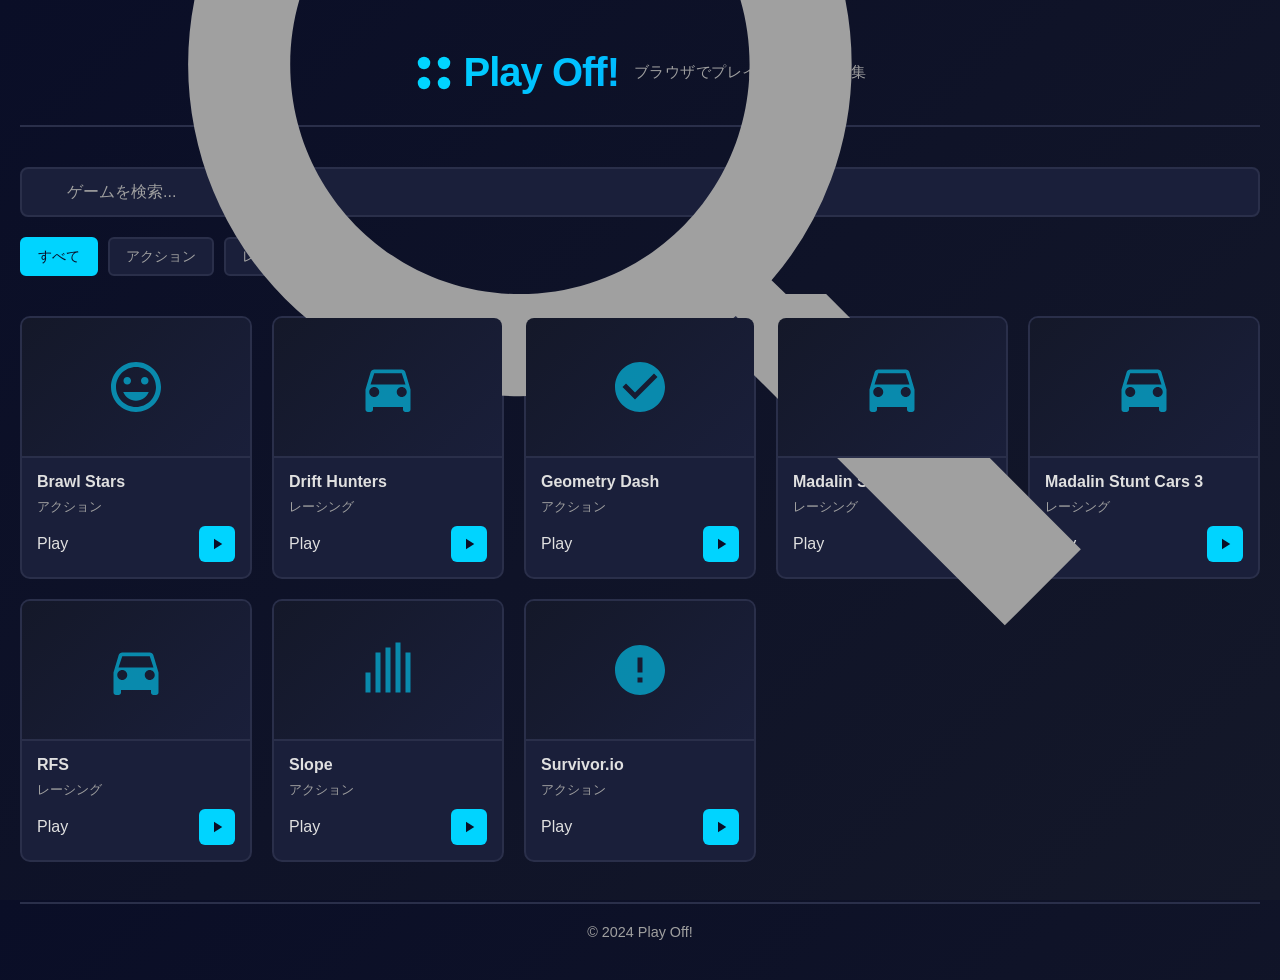
==== index.html @ d3fda771 "Add initial HTML structure for Play Off! game portal" ====
<!DOCTYPE html>
<html lang="ja">
<head>
  <meta charset="UTF-8">
  <meta name="viewport" content="width=device-width, initial-scale=1.0">
  <title>Play Off!</title>
  <meta name="description" content="ブラウザでプレイできるゲームポータル">
  <link rel="stylesheet" href="styles.css">
</head>
<body>
  <div class="container">
    <header class="header">
      <div class="header-content">
        <h1 class="logo">
          <svg class="logo-icon" viewBox="0 0 32 32" aria-hidden="true">
            <circle cx="8" cy="8" r="5" fill="currentColor"></circle>
            <circle cx="24" cy="8" r="5" fill="currentColor"></circle>
            <circle cx="8" cy="24" r="5" fill="currentColor"></circle>
            <circle cx="24" cy="24" r="5" fill="currentColor"></circle>
          </svg>
          Play Off!
        </h1>
        <p class="tagline">ブラウザでプレイできるゲーム集</p>
      </div>
    </header>

    <section class="controls" aria-label="ゲーム検索とフィルター">
      <div class="search-box">
        <svg class="search-icon" viewBox="0 0 24 24" aria-hidden="true">
          <path d="M15.5 14h-.79l-.28-.27A6.471 6.471 0 0 0 16 9.5 6.5 6.5 0 1 0 9.5 16c1.61 0 3.09-.59 4.23-1.57l.27.28v.79l5 4.99L20.49 19l-4.99-5zm-6 0C7.01 14 5 11.99 5 9.5S7.01 5 9.5 5 14 7.01 14 9.5 11.99 14 9.5 14z" fill="currentColor"></path>
        </svg>
        <input type="text" id="searchInput" placeholder="ゲームを検索..." aria-label="ゲーム検索">
      </div>

      <div class="filter-tags" aria-label="ジャンルフィルター">
        <button class="tag active" data-genre="all" type="button">すべて</button>
        <button class="tag" data-genre="action" type="button">アクション</button>
        <button class="tag" data-genre="racing" type="button">レーシング</button>
      </div>
    </section>

    <main class="games-section">
      <div class="games-grid" id="gamesGrid"></div>
      <div class="no-results" id="noResults" style="display:none;">
        <svg viewBox="0 0 64 64" width="48" height="48" aria-hidden="true">
          <circle cx="32" cy="32" r="24" fill="none" stroke="currentColor" stroke-width="2"></circle>
          <path d="M21 32h22M32 21v22" stroke="currentColor" stroke-width="2" stroke-linecap="round"></path>
        </svg>
        <p>ゲームが見つかりません</p>
      </div>
    </main>

    <footer class="footer">
      <p>© 2024 Play Off!</p>
    </footer>
  </div>

  <script src="script.js"></script>
</body>
</html>
---- styles.css ----
* {
    margin: 0;
    padding: 0;
    box-sizing: border-box;
}

html, body {
    width: 100%;
    height: 100%;
}

:root {
    --bg-primary: #0a0e27;
    --bg-secondary: #141829;
    --bg-tertiary: #1a1f3a;
    --text-primary: #e0e0e0;
    --text-secondary: #a0a0a0;
    --accent: #00d4ff;
    --accent-hover: #00e8ff;
    --accent-dark: #0099cc;
    --border-color: #2a2f4a;
    --danger: #ff3d3d;
    --success: #2ecc71;
    --shadow: rgba(0, 0, 0, 0.5);
}

body {
    background: linear-gradient(135deg, var(--bg-primary) 0%, var(--bg-secondary) 100%);
    color: var(--text-primary);
    font-family: -apple-system, BlinkMacSystemFont, 'Segoe UI', Roboto, Oxygen, Ubuntu, Cantarell, sans-serif;
    overflow-x: hidden;
}

.container {
    max-width: 1400px;
    margin: 0 auto;
    padding: 20px;
    min-height: 100vh;
    display: flex;
    flex-direction: column;
}

/* ヘッダー */
.header {
    text-align: center;
    margin-bottom: 40px;
    padding: 30px 0;
    border-bottom: 2px solid var(--border-color);
}

.header-content {
    display: flex;
    align-items: center;
    justify-content: center;
    gap: 15px;
    flex-wrap: wrap;
}

.logo {
    font-size: 2.5rem;
    font-weight: 800;
    background: linear-gradient(135deg, var(--accent) 0%, #00b8ff 100%);
    -webkit-background-clip: text;
    -webkit-text-fill-color: transparent;
    background-clip: text;
    display: flex;
    align-items: center;
    gap: 10px;
    letter-spacing: -1px;
}

.logo-icon {
    color: var(--accent);
    width: 40px;
    height: 40px;
}

.tagline {
    font-size: 0.95rem;
    color: var(--text-secondary);
    font-weight: 300;
    letter-spacing: 0.5px;
}

/* コントロール */
.controls {
    margin-bottom: 40px;
}

.search-box {
    position: relative;
    margin-bottom: 20px;
}

.search-icon {
    position: absolute;
    left: 15px;
    top: 50%;
    transform: translateY(-50%);
    color: var(--text-secondary);
    pointer-events: none;
}

#searchInput {
    width: 100%;
    padding: 14px 15px 14px 45px;
    background: var(--bg-tertiary);
    border: 2px solid var(--border-color);
    border-radius: 8px;
    color: var(--text-primary);
    font-size: 1rem;
    transition: all 0.3s ease;
}

#searchInput:focus {
    outline: none;
    border-color: var(--accent);
    box-shadow: 0 0 20px rgba(0, 212, 255, 0.2);
    background: var(--bg-tertiary);
}

#searchInput::placeholder {
    color: var(--text-secondary);
}

/* フィルタータグ */
.filter-tags {
    display: flex;
    gap: 10px;
    flex-wrap: wrap;
}

.tag {
    padding: 8px 16px;
    background: var(--bg-tertiary);
    border: 2px solid var(--border-color);
    border-radius: 6px;
    color: var(--text-secondary);
    cursor: pointer;
    font-size: 0.9rem;
    font-weight: 500;
    transition: all 0.3s ease;
}

.tag:hover {
    border-color: var(--accent);
    color: var(--accent);
}

.tag.active {
    background: var(--accent);
    border-color: var(--accent);
    color: var(--bg-primary);
}

/* ゲームセクション */
.games-section {
    flex: 1;
    margin-bottom: 40px;
}

.games-grid {
    display: grid;
    grid-template-columns: repeat(auto-fill, minmax(220px, 1fr));
    gap: 20px;
    animation: fadeIn 0.5s ease;
}

@keyframes fadeIn {
    from {
        opacity: 0;
        transform: translateY(10px);
    }
    to {
        opacity: 1;
        transform: translateY(0);
    }
}

/* ゲームカード */
.game-card {
    background: var(--bg-tertiary);
    border: 2px solid var(--border-color);
    border-radius: 10px;
    overflow: hidden;
    cursor: pointer;
    transition: all 0.3s cubic-bezier(0.34, 1.56, 0.64, 1);
    display: flex;
    flex-direction: column;
    height: 100%;
    text-decoration: none;
    color: inherit;
}

.game-card:hover {
    border-color: var(--accent);
    transform: translateY(-8px);
    box-shadow: 0 20px 40px rgba(0, 212, 255, 0.15);
}

.game-thumbnail {
    width: 100%;
    height: 140px;
    background: linear-gradient(135deg, var(--bg-secondary) 0%, var(--bg-tertiary) 100%);
    display: flex;
    align-items: center;
    justify-content: center;
    border-bottom: 2px solid var(--border-color);
    position: relative;
    overflow: hidden;
}

.game-thumbnail svg {
    width: 60px;
    height: 60px;
    color: var(--accent);
    opacity: 0.6;
    transition: all 0.3s ease;
}

.game-card:hover .game-thumbnail svg {
    opacity: 1;
    transform: scale(1.1);
}

.game-info {
    padding: 15px;
    flex: 1;
    display: flex;
    flex-direction: column;
}

.game-title {
    font-size: 1rem;
    font-weight: 600;
    margin-bottom: 8px;
    color: var(--text-primary);
}

.game-genre {
    font-size: 0.8rem;
    color: var(--text-secondary);
    display: inline-block;
    margin-bottom: 10px;
}

.game-footer {
    display: flex;
    align-items: center;
    justify-content: space-between;
    margin-top: auto;
}

.play-button {
    display: inline-flex;
    align-items: center;
    justify-content: center;
    width: 36px;
    height: 36px;
    background: var(--accent);
    border: none;
    border-radius: 6px;
    color: var(--bg-primary);
    cursor: pointer;
    transition: all 0.3s ease;
    flex-shrink: 0;
}

.play-button:hover {
    background: var(--accent-hover);
    transform: scale(1.1);
}

.play-button svg {
    width: 18px;
    height: 18px;
}

/* 検索結果なし */
.no-results {
    display: flex;
    flex-direction: column;
    align-items: center;
    justify-content: center;
    padding: 60px 20px;
    color: var(--text-secondary);
    text-align: center;
}

.no-results svg {
    color: var(--text-secondary);
    margin-bottom: 20px;
    opacity: 0.5;
}

.no-results p {
    font-size: 1.1rem;
}

/* フッター */
.footer {
    text-align: center;
    padding: 20px;
    border-top: 2px solid var(--border-color);
    color: var(--text-secondary);
    font-size: 0.9rem;
}

/* レスポンシブ */
@media (max-width: 768px) {
    .container {
        padding: 15px;
    }

    .logo {
        font-size: 1.8rem;
    }

    .games-grid {
        grid-template-columns: repeat(auto-fill, minmax(160px, 1fr));
        gap: 15px;
    }

    .header {
        margin-bottom: 30px;
        padding: 20px 0;
    }

    .filter-tags {
        gap: 8px;
    }

    .tag {
        padding: 6px 12px;
        font-size: 0.85rem;
    }
}

@media (max-width: 480px) {
    .games-grid {
        grid-template-columns: repeat(auto-fill, minmax(140px, 1fr));
        gap: 12px;
    }

    .game-thumbnail {
        height: 120px;
    }

    .game-thumbnail svg {
        width: 50px;
        height: 50px;
    }

    .logo {
        font-size: 1.5rem;
    }

    .tagline {
        font-size: 0.85rem;
    }
}
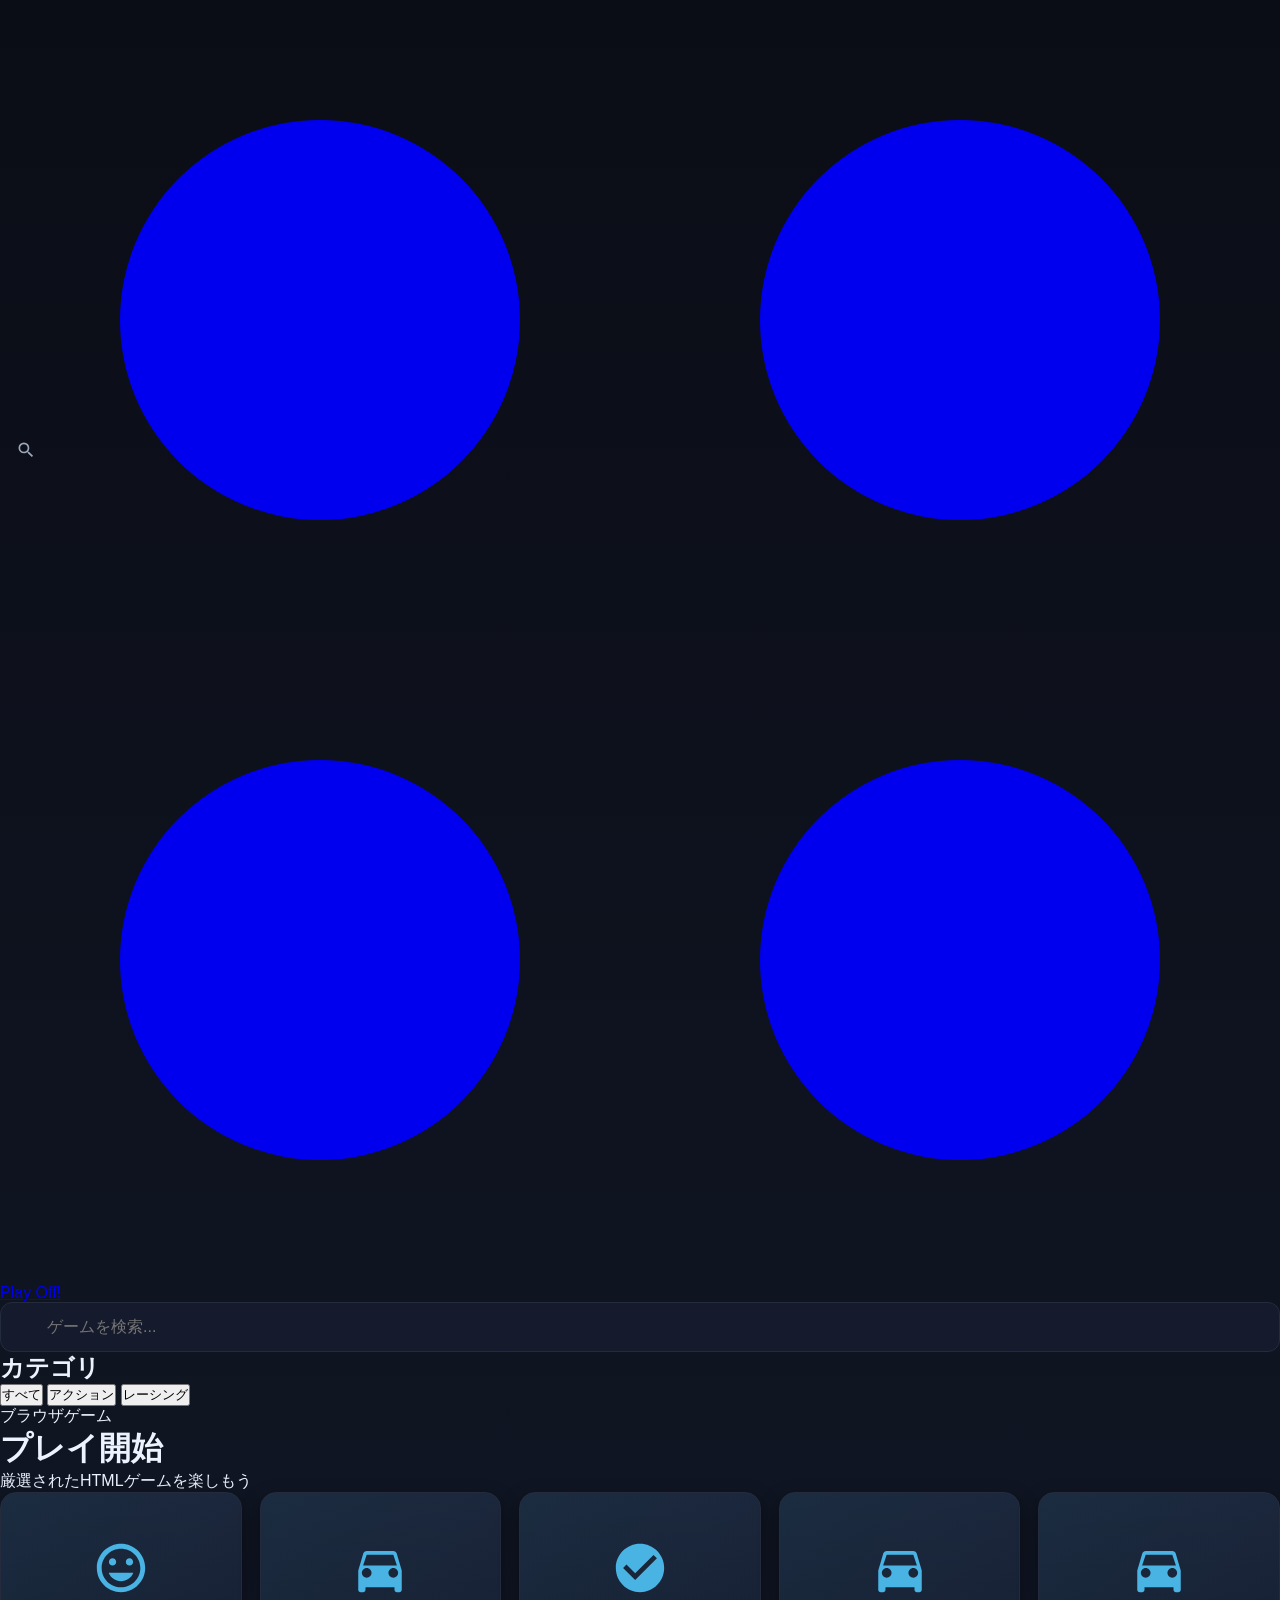
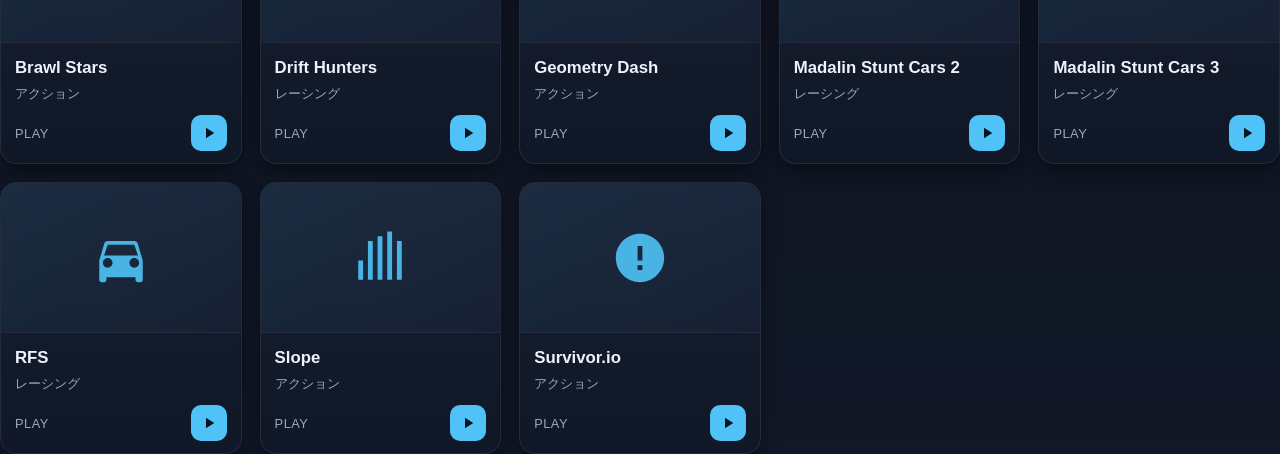
==== commit 70af0b69: "Update HTML structure and content for index.html" ====
--- a/index.html
+++ b/index.html
@@ -1,60 +1,68 @@
 <!DOCTYPE html>
 <html lang="ja">
 <head>
-  <meta charset="UTF-8">
-  <meta name="viewport" content="width=device-width, initial-scale=1.0">
-  <title>Play Off!</title>
-  <meta name="description" content="ブラウザでプレイできるゲームポータル">
-  <link rel="stylesheet" href="styles.css">
+    <meta charset="UTF-8">
+    <meta name="viewport" content="width=device-width, initial-scale=1.0">
+    <title>Play Off! - ゲームポータル</title>
+    <meta name="description" content="ブラウザで遊べるゲームのポータルサイト。">
+    <link rel="stylesheet" href="styles.css">
 </head>
 <body>
-  <div class="container">
-    <header class="header">
-      <div class="header-content">
-        <h1 class="logo">
-          <svg class="logo-icon" viewBox="0 0 32 32" aria-hidden="true">
-            <circle cx="8" cy="8" r="5" fill="currentColor"></circle>
-            <circle cx="24" cy="8" r="5" fill="currentColor"></circle>
-            <circle cx="8" cy="24" r="5" fill="currentColor"></circle>
-            <circle cx="24" cy="24" r="5" fill="currentColor"></circle>
-          </svg>
-          Play Off!
-        </h1>
-        <p class="tagline">ブラウザでプレイできるゲーム集</p>
-      </div>
-    </header>
+    <nav class="topbar">
+        <div class="topbar-container">
+            <a href="/" class="brand">
+                <svg class="brand-icon" viewBox="0 0 32 32" aria-hidden="true">
+                    <circle cx="8" cy="8" r="5" fill="currentColor"></circle>
+                    <circle cx="24" cy="8" r="5" fill="currentColor"></circle>
+                    <circle cx="8" cy="24" r="5" fill="currentColor"></circle>
+                    <circle cx="24" cy="24" r="5" fill="currentColor"></circle>
+                </svg>
+                <span>Play Off!</span>
+            </a>
 
-    <section class="controls" aria-label="ゲーム検索とフィルター">
-      <div class="search-box">
-        <svg class="search-icon" viewBox="0 0 24 24" aria-hidden="true">
-          <path d="M15.5 14h-.79l-.28-.27A6.471 6.471 0 0 0 16 9.5 6.5 6.5 0 1 0 9.5 16c1.61 0 3.09-.59 4.23-1.57l.27.28v.79l5 4.99L20.49 19l-4.99-5zm-6 0C7.01 14 5 11.99 5 9.5S7.01 5 9.5 5 14 7.01 14 9.5 11.99 14 9.5 14z" fill="currentColor"></path>
-        </svg>
-        <input type="text" id="searchInput" placeholder="ゲームを検索..." aria-label="ゲーム検索">
-      </div>
+            <div class="search-wrap">
+                <svg class="search-icon" viewBox="0 0 24 24" aria-hidden="true">
+                    <path d="M15.5 14h-.79l-.28-.27A6.471 6.471 0 0 0 16 9.5 6.5 6.5 0 1 0 9.5 16c1.61 0 3.09-.59 4.23-1.57l.27.28v.79l5 4.99L20.49 19l-4.99-5zm-6 0C7.01 14 5 11.99 5 9.5S7.01 5 9.5 5 14 7.01 14 9.5 11.99 14 9.5 14z" fill="currentColor"></path>
+                </svg>
+                <input type="text" id="searchInput" placeholder="ゲームを検索..." aria-label="ゲーム検索">
+            </div>
+        </div>
+    </nav>
 
-      <div class="filter-tags" aria-label="ジャンルフィルター">
-        <button class="tag active" data-genre="all" type="button">すべて</button>
-        <button class="tag" data-genre="action" type="button">アクション</button>
-        <button class="tag" data-genre="racing" type="button">レーシング</button>
-      </div>
-    </section>
+    <div class="page-shell">
+        <aside class="sidebar">
+            <div class="sidebar-section">
+                <h2 class="sidebar-title">カテゴリ</h2>
+                <div class="category-buttons">
+                    <button class="category-btn active" data-genre="all" type="button">すべて</button>
+                    <button class="category-btn" data-genre="action" type="button">アクション</button>
+                    <button class="category-btn" data-genre="racing" type="button">レーシング</button>
+                </div>
+            </div>
+        </aside>
 
-    <main class="games-section">
-      <div class="games-grid" id="gamesGrid"></div>
-      <div class="no-results" id="noResults" style="display:none;">
-        <svg viewBox="0 0 64 64" width="48" height="48" aria-hidden="true">
-          <circle cx="32" cy="32" r="24" fill="none" stroke="currentColor" stroke-width="2"></circle>
-          <path d="M21 32h22M32 21v22" stroke="currentColor" stroke-width="2" stroke-linecap="round"></path>
-        </svg>
-        <p>ゲームが見つかりません</p>
-      </div>
-    </main>
+        <main class="content">
+            <div class="hero">
+                <div class="hero-content">
+                    <p class="hero-eyebrow">ブラウザゲーム</p>
+                    <h1 class="hero-title">プレイ開始</h1>
+                    <p class="hero-desc">厳選されたHTMLゲームを楽しもう</p>
+                </div>
+            </div>
 
-    <footer class="footer">
-      <p>© 2024 Play Off!</p>
-    </footer>
-  </div>
+            <div class="games-grid" id="gamesGrid"></div>
 
-  <script src="script.js"></script>
+            <div class="no-results" id="noResults" style="display:none;">
+                <svg viewBox="0 0 64 64" width="56" height="56" aria-hidden="true">
+                    <circle cx="32" cy="32" r="24" fill="none" stroke="currentColor" stroke-width="2"></circle>
+                    <path d="M21 32h22M32 21v22" stroke="currentColor" stroke-width="2" stroke-linecap="round"></path>
+                </svg>
+                <h2>検索結果が見つかりません</h2>
+                <p>別のキーワードで試してみてください</p>
+            </div>
+        </main>
+    </div>
+
+    <script src="script.js"></script>
 </body>
 </html>
--- a/styles.css
+++ b/styles.css
@@ -1,361 +1,245 @@
 * {
-    margin: 0;
-    padding: 0;
-    box-sizing: border-box;
+  box-sizing: border-box;
+  margin: 0;
+  padding: 0;
+}
+
+:root {
+  --bg-primary: #0b0d16;
+  --bg-secondary: #111827;
+  --bg-card: #151b2c;
+  --border: #232b3d;
+  --text: #edf2ff;
+  --muted: #9ca7bb;
+  --accent: #4fc3f7;
+  --accent-2: #7c9cff;
+  --shadow: rgba(0, 0, 0, 0.4);
 }
 
 html, body {
-    width: 100%;
-    height: 100%;
-}
-
-:root {
-    --bg-primary: #0a0e27;
-    --bg-secondary: #141829;
-    --bg-tertiary: #1a1f3a;
-    --text-primary: #e0e0e0;
-    --text-secondary: #a0a0a0;
-    --accent: #00d4ff;
-    --accent-hover: #00e8ff;
-    --accent-dark: #0099cc;
-    --border-color: #2a2f4a;
-    --danger: #ff3d3d;
-    --success: #2ecc71;
-    --shadow: rgba(0, 0, 0, 0.5);
+  width: 100%;
+  min-height: 100%;
+  background: linear-gradient(180deg, var(--bg-primary), var(--bg-secondary));
+  color: var(--text);
+  font-family: -apple-system, BlinkMacSystemFont, "Segoe UI", sans-serif;
 }
 
 body {
-    background: linear-gradient(135deg, var(--bg-primary) 0%, var(--bg-secondary) 100%);
-    color: var(--text-primary);
-    font-family: -apple-system, BlinkMacSystemFont, 'Segoe UI', Roboto, Oxygen, Ubuntu, Cantarell, sans-serif;
-    overflow-x: hidden;
+  min-height: 100vh;
 }
 
 .container {
-    max-width: 1400px;
-    margin: 0 auto;
-    padding: 20px;
-    min-height: 100vh;
-    display: flex;
-    flex-direction: column;
-}
-
-/* ヘッダー */
+  max-width: 1280px;
+  margin: 0 auto;
+  padding: 24px 18px 40px;
+}
+
 .header {
-    text-align: center;
-    margin-bottom: 40px;
-    padding: 30px 0;
-    border-bottom: 2px solid var(--border-color);
+  text-align: center;
+  margin-bottom: 28px;
+  padding-bottom: 22px;
+  border-bottom: 1px solid var(--border);
 }
 
 .header-content {
-    display: flex;
-    align-items: center;
-    justify-content: center;
-    gap: 15px;
-    flex-wrap: wrap;
+  display: flex;
+  align-items: center;
+  justify-content: center;
+  gap: 12px;
+  flex-wrap: wrap;
 }
 
 .logo {
-    font-size: 2.5rem;
-    font-weight: 800;
-    background: linear-gradient(135deg, var(--accent) 0%, #00b8ff 100%);
-    -webkit-background-clip: text;
-    -webkit-text-fill-color: transparent;
-    background-clip: text;
-    display: flex;
-    align-items: center;
-    gap: 10px;
-    letter-spacing: -1px;
+  display: flex;
+  align-items: center;
+  gap: 10px;
+  font-size: clamp(2rem, 3vw, 3rem);
+  letter-spacing: -0.06em;
+  font-weight: 800;
+  color: var(--text);
 }
 
 .logo-icon {
-    color: var(--accent);
-    width: 40px;
-    height: 40px;
+  width: 32px;
+  height: 32px;
+  color: var(--accent);
 }
 
 .tagline {
-    font-size: 0.95rem;
-    color: var(--text-secondary);
-    font-weight: 300;
-    letter-spacing: 0.5px;
-}
-
-/* コントロール */
+  color: var(--muted);
+  font-size: 0.95rem;
+}
+
 .controls {
-    margin-bottom: 40px;
+  margin-bottom: 28px;
 }
 
 .search-box {
-    position: relative;
-    margin-bottom: 20px;
+  position: relative;
+  margin-bottom: 16px;
 }
 
 .search-icon {
-    position: absolute;
-    left: 15px;
-    top: 50%;
-    transform: translateY(-50%);
-    color: var(--text-secondary);
-    pointer-events: none;
+  position: absolute;
+  left: 16px;
+  top: 50%;
+  transform: translateY(-50%);
+  width: 20px;
+  height: 20px;
+  color: var(--muted);
 }
 
 #searchInput {
-    width: 100%;
-    padding: 14px 15px 14px 45px;
-    background: var(--bg-tertiary);
-    border: 2px solid var(--border-color);
-    border-radius: 8px;
-    color: var(--text-primary);
-    font-size: 1rem;
-    transition: all 0.3s ease;
+  width: 100%;
+  appearance: none;
+  border: 1px solid var(--border);
+  background: var(--bg-card);
+  color: var(--text);
+  border-radius: 12px;
+  padding: 15px 16px 15px 46px;
+  font-size: 1rem;
+  outline: none;
+  transition: border-color 0.2s ease, box-shadow 0.2s ease;
 }
 
 #searchInput:focus {
-    outline: none;
-    border-color: var(--accent);
-    box-shadow: 0 0 20px rgba(0, 212, 255, 0.2);
-    background: var(--bg-tertiary);
-}
-
-#searchInput::placeholder {
-    color: var(--text-secondary);
-}
-
-/* フィルタータグ */
+  border-color: var(--accent);
+  box-shadow: 0 0 0 3px rgba(79, 195, 247, 0.15);
+}
+
 .filter-tags {
-    display: flex;
-    gap: 10px;
-    flex-wrap: wrap;
+  display: flex;
+  flex-wrap: wrap;
+  gap: 10px;
 }
 
 .tag {
-    padding: 8px 16px;
-    background: var(--bg-tertiary);
-    border: 2px solid var(--border-color);
-    border-radius: 6px;
-    color: var(--text-secondary);
-    cursor: pointer;
-    font-size: 0.9rem;
-    font-weight: 500;
-    transition: all 0.3s ease;
-}
-
+  border: 1px solid var(--border);
+  background: transparent;
+  color: var(--muted);
+  border-radius: 999px;
+  padding: 9px 16px;
+  font-size: 0.9rem;
+  cursor: pointer;
+  transition: all 0.2s ease;
+}
+
+.tag.active,
 .tag:hover {
-    border-color: var(--accent);
-    color: var(--accent);
-}
-
-.tag.active {
-    background: var(--accent);
-    border-color: var(--accent);
-    color: var(--bg-primary);
-}
-
-/* ゲームセクション */
-.games-section {
-    flex: 1;
-    margin-bottom: 40px;
+  background: var(--accent);
+  color: #06131d;
+  border-color: var(--accent);
 }
 
 .games-grid {
-    display: grid;
-    grid-template-columns: repeat(auto-fill, minmax(220px, 1fr));
-    gap: 20px;
-    animation: fadeIn 0.5s ease;
-}
-
-@keyframes fadeIn {
-    from {
-        opacity: 0;
-        transform: translateY(10px);
-    }
-    to {
-        opacity: 1;
-        transform: translateY(0);
-    }
-}
-
-/* ゲームカード */
+  display: grid;
+  grid-template-columns: repeat(auto-fit, minmax(210px, 1fr));
+  gap: 18px;
+}
+
 .game-card {
-    background: var(--bg-tertiary);
-    border: 2px solid var(--border-color);
-    border-radius: 10px;
-    overflow: hidden;
-    cursor: pointer;
-    transition: all 0.3s cubic-bezier(0.34, 1.56, 0.64, 1);
-    display: flex;
-    flex-direction: column;
-    height: 100%;
-    text-decoration: none;
-    color: inherit;
+  display: block;
+  background: linear-gradient(180deg, #171f31, #101827);
+  border: 1px solid var(--border);
+  border-radius: 16px;
+  overflow: hidden;
+  text-decoration: none;
+  color: inherit;
+  transition: transform 0.2s ease, border-color 0.2s ease, box-shadow 0.2s ease;
+  box-shadow: 0 8px 20px var(--shadow);
 }
 
 .game-card:hover {
-    border-color: var(--accent);
-    transform: translateY(-8px);
-    box-shadow: 0 20px 40px rgba(0, 212, 255, 0.15);
+  transform: translateY(-4px);
+  border-color: var(--accent);
+  box-shadow: 0 12px 24px rgba(79, 195, 247, 0.12);
 }
 
 .game-thumbnail {
-    width: 100%;
-    height: 140px;
-    background: linear-gradient(135deg, var(--bg-secondary) 0%, var(--bg-tertiary) 100%);
-    display: flex;
-    align-items: center;
-    justify-content: center;
-    border-bottom: 2px solid var(--border-color);
-    position: relative;
-    overflow: hidden;
+  height: 150px;
+  display: flex;
+  align-items: center;
+  justify-content: center;
+  border-bottom: 1px solid var(--border);
+  background: linear-gradient(135deg, rgba(79,195,247,0.08), rgba(124,156,255,0.04));
 }
 
 .game-thumbnail svg {
-    width: 60px;
-    height: 60px;
-    color: var(--accent);
-    opacity: 0.6;
-    transition: all 0.3s ease;
-}
-
-.game-card:hover .game-thumbnail svg {
-    opacity: 1;
-    transform: scale(1.1);
+  width: 58px;
+  height: 58px;
+  color: var(--accent);
+  opacity: 0.9;
 }
 
 .game-info {
-    padding: 15px;
-    flex: 1;
-    display: flex;
-    flex-direction: column;
+  padding: 15px 14px 12px;
 }
 
 .game-title {
-    font-size: 1rem;
-    font-weight: 600;
-    margin-bottom: 8px;
-    color: var(--text-primary);
+  font-size: 1.05rem;
+  font-weight: 700;
+  margin-bottom: 6px;
 }
 
 .game-genre {
-    font-size: 0.8rem;
-    color: var(--text-secondary);
-    display: inline-block;
-    margin-bottom: 10px;
+  display: inline-block;
+  color: var(--muted);
+  font-size: 0.82rem;
+  margin-bottom: 12px;
 }
 
 .game-footer {
-    display: flex;
-    align-items: center;
-    justify-content: space-between;
-    margin-top: auto;
+  display: flex;
+  align-items: center;
+  justify-content: space-between;
+}
+
+.game-meta {
+  color: var(--muted);
+  font-size: 0.8rem;
+  letter-spacing: 0.04em;
+  text-transform: uppercase;
 }
 
 .play-button {
-    display: inline-flex;
-    align-items: center;
-    justify-content: center;
-    width: 36px;
-    height: 36px;
-    background: var(--accent);
-    border: none;
-    border-radius: 6px;
-    color: var(--bg-primary);
-    cursor: pointer;
-    transition: all 0.3s ease;
-    flex-shrink: 0;
-}
-
-.play-button:hover {
-    background: var(--accent-hover);
-    transform: scale(1.1);
+  width: 36px;
+  height: 36px;
+  border: none;
+  border-radius: 10px;
+  background: var(--accent);
+  color: #04131d;
+  display: inline-flex;
+  align-items: center;
+  justify-content: center;
+  cursor: pointer;
 }
 
 .play-button svg {
-    width: 18px;
-    height: 18px;
-}
-
-/* 検索結果なし */
+  width: 18px;
+  height: 18px;
+}
+
 .no-results {
-    display: flex;
-    flex-direction: column;
-    align-items: center;
-    justify-content: center;
-    padding: 60px 20px;
-    color: var(--text-secondary);
-    text-align: center;
-}
-
-.no-results svg {
-    color: var(--text-secondary);
-    margin-bottom: 20px;
-    opacity: 0.5;
-}
-
-.no-results p {
-    font-size: 1.1rem;
-}
-
-/* フッター */
+  display: flex;
+  flex-direction: column;
+  align-items: center;
+  justify-content: center;
+  gap: 12px;
+  padding: 40px 0;
+  color: var(--muted);
+}
+
 .footer {
-    text-align: center;
-    padding: 20px;
-    border-top: 2px solid var(--border-color);
-    color: var(--text-secondary);
-    font-size: 0.9rem;
-}
-
-/* レスポンシブ */
-@media (max-width: 768px) {
-    .container {
-        padding: 15px;
-    }
-
-    .logo {
-        font-size: 1.8rem;
-    }
-
-    .games-grid {
-        grid-template-columns: repeat(auto-fill, minmax(160px, 1fr));
-        gap: 15px;
-    }
-
-    .header {
-        margin-bottom: 30px;
-        padding: 20px 0;
-    }
-
-    .filter-tags {
-        gap: 8px;
-    }
-
-    .tag {
-        padding: 6px 12px;
-        font-size: 0.85rem;
-    }
-}
-
-@media (max-width: 480px) {
-    .games-grid {
-        grid-template-columns: repeat(auto-fill, minmax(140px, 1fr));
-        gap: 12px;
-    }
-
-    .game-thumbnail {
-        height: 120px;
-    }
-
-    .game-thumbnail svg {
-        width: 50px;
-        height: 50px;
-    }
-
-    .logo {
-        font-size: 1.5rem;
-    }
-
-    .tagline {
-        font-size: 0.85rem;
-    }
-}+  padding-top: 28px;
+  border-top: 1px solid var(--border);
+  text-align: center;
+  color: var(--muted);
+  font-size: 0.85rem;
+  margin-top: 32px;
+}
+
+@media (max-width: 640px) {
+  .games-grid {
+    grid-template-columns: repeat(auto-fit, minmax(160px, 1fr));
+  }
+}
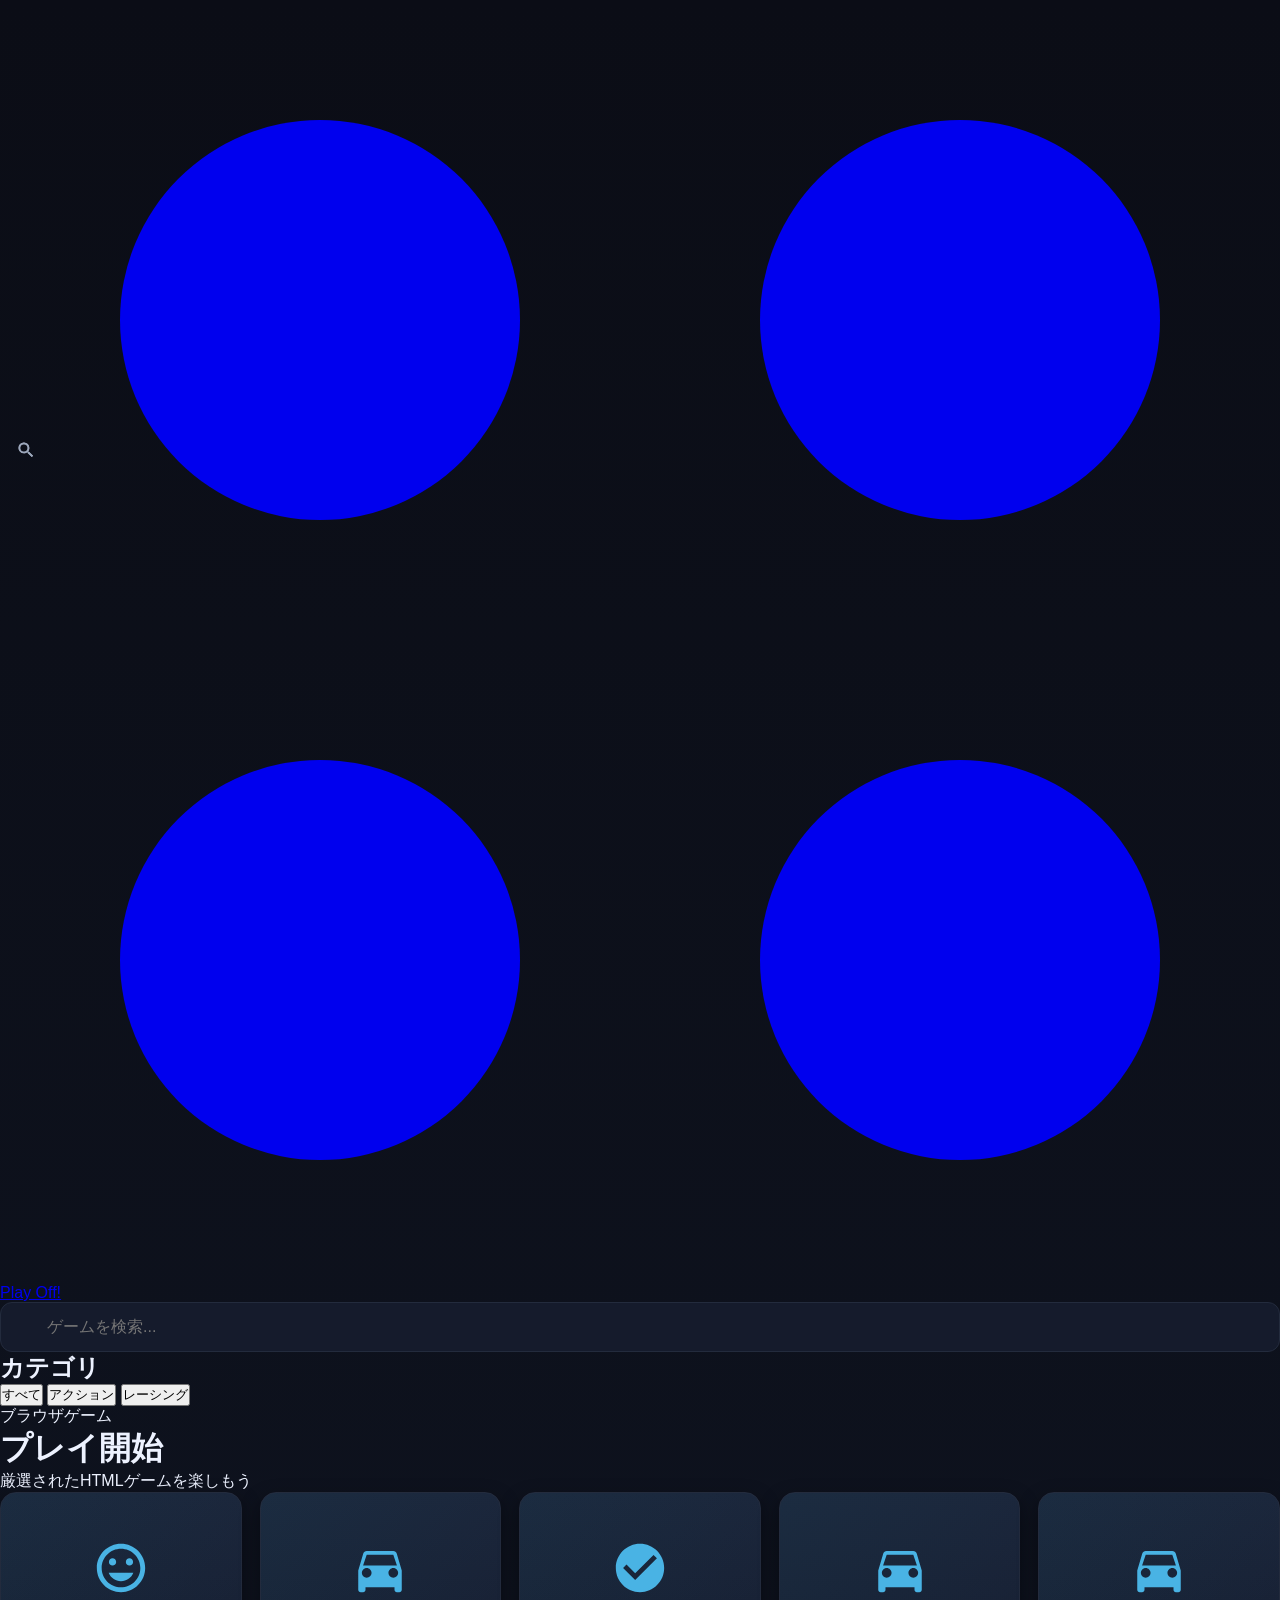
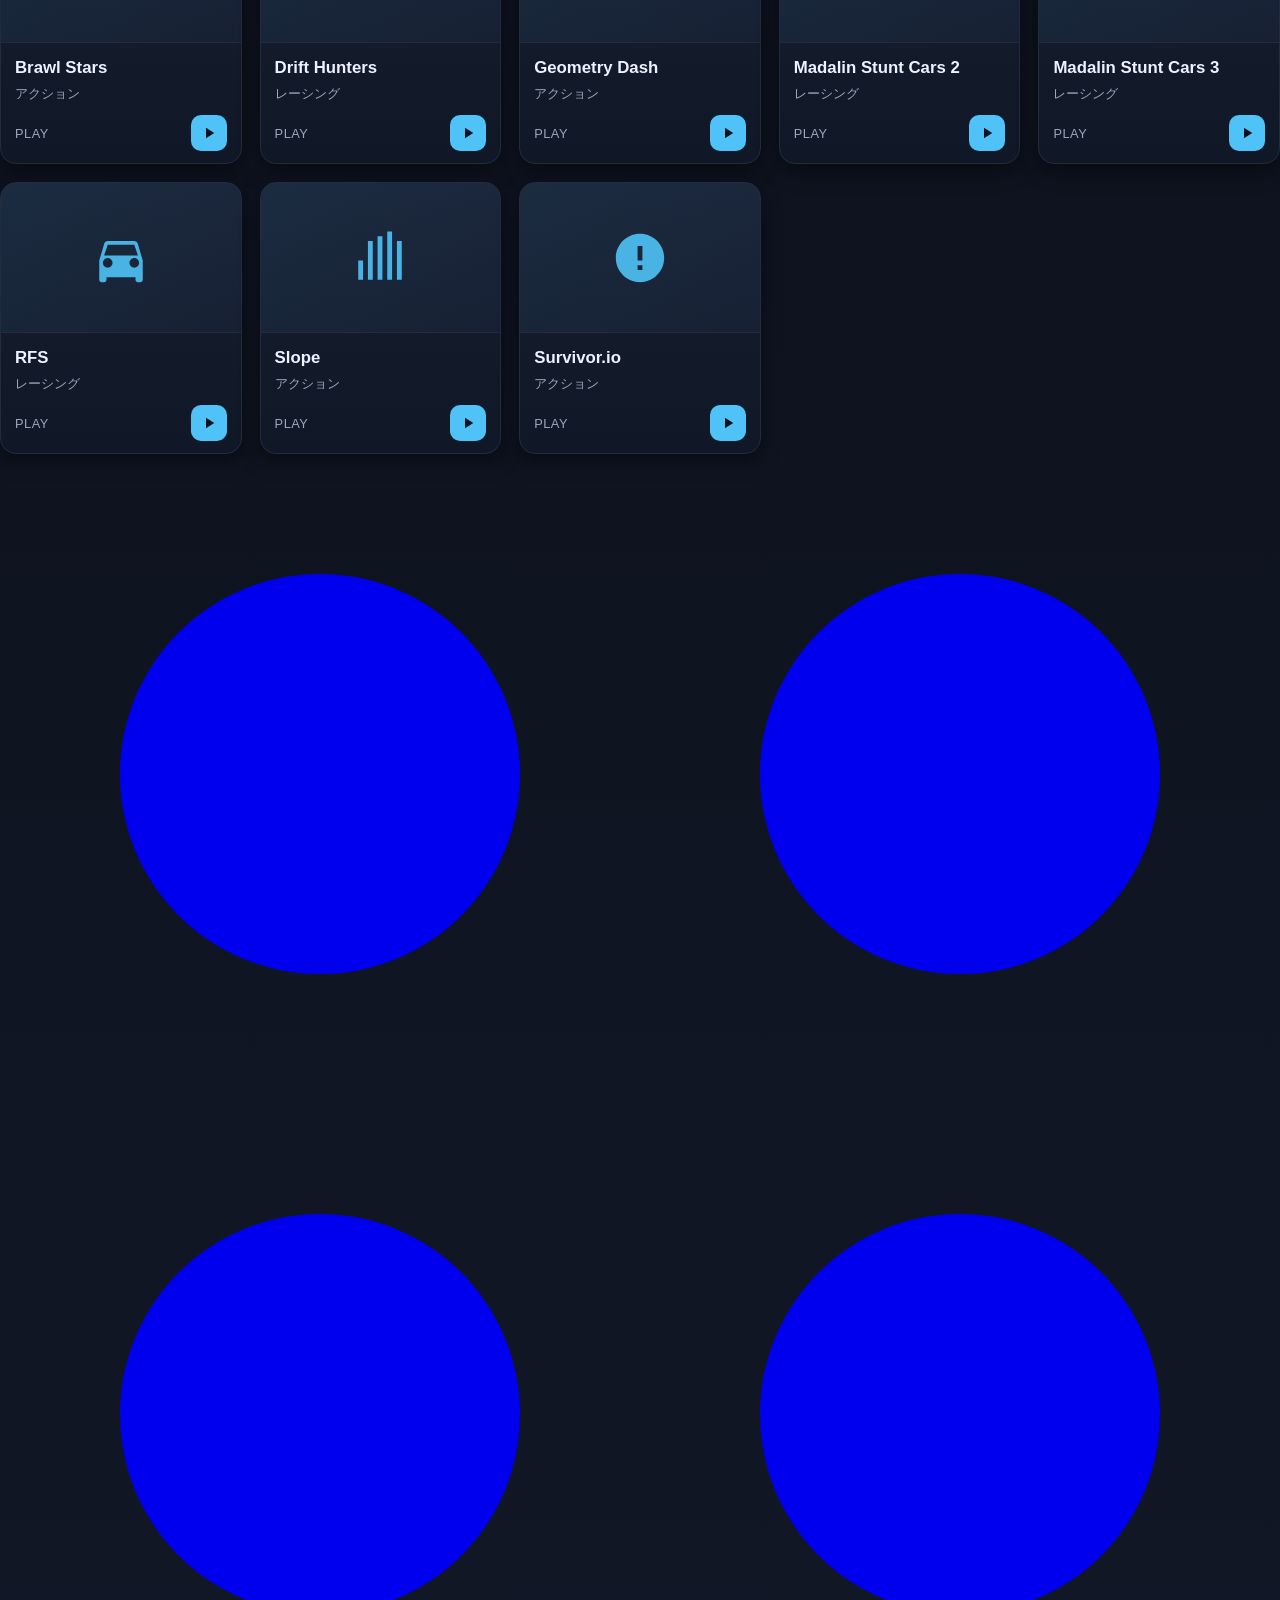
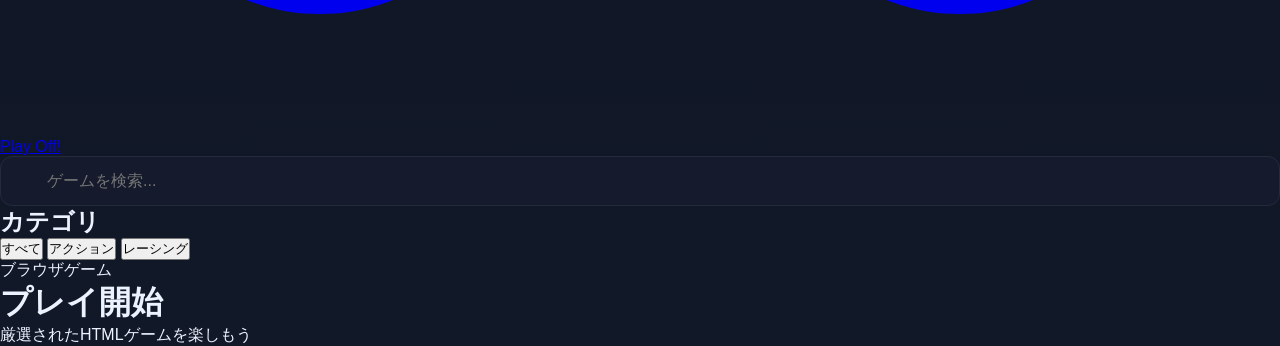
==== commit dc68fb0b: "Update index.html" ====
--- a/index.html
+++ b/index.html
@@ -65,4 +65,71 @@
 
     <script src="script.js"></script>
 </body>
+</html><!DOCTYPE html>
+<html lang="ja">
+<head>
+    <meta charset="UTF-8">
+    <meta name="viewport" content="width=device-width, initial-scale=1.0">
+    <title>Play Off! - ゲームポータル</title>
+    <meta name="description" content="ブラウザで遊べるゲームのポータルサイト。">
+    <link rel="stylesheet" href="styles.css">
+</head>
+<body>
+    <nav class="topbar">
+        <div class="topbar-container">
+            <a href="/" class="brand">
+                <svg class="brand-icon" viewBox="0 0 32 32" aria-hidden="true">
+                    <circle cx="8" cy="8" r="5" fill="currentColor"></circle>
+                    <circle cx="24" cy="8" r="5" fill="currentColor"></circle>
+                    <circle cx="8" cy="24" r="5" fill="currentColor"></circle>
+                    <circle cx="24" cy="24" r="5" fill="currentColor"></circle>
+                </svg>
+                <span>Play Off!</span>
+            </a>
+
+            <div class="search-wrap">
+                <svg class="search-icon" viewBox="0 0 24 24" aria-hidden="true">
+                    <path d="M15.5 14h-.79l-.28-.27A6.471 6.471 0 0 0 16 9.5 6.5 6.5 0 1 0 9.5 16c1.61 0 3.09-.59 4.23-1.57l.27.28v.79l5 4.99L20.49 19l-4.99-5zm-6 0C7.01 14 5 11.99 5 9.5S7.01 5 9.5 5 14 7.01 14 9.5 11.99 14 9.5 14z" fill="currentColor"></path>
+                </svg>
+                <input type="text" id="searchInput" placeholder="ゲームを検索..." aria-label="ゲーム検索">
+            </div>
+        </div>
+    </nav>
+
+    <div class="page-shell">
+        <aside class="sidebar">
+            <div class="sidebar-section">
+                <h2 class="sidebar-title">カテゴリ</h2>
+                <div class="category-buttons">
+                    <button class="category-btn active" data-genre="all" type="button">すべて</button>
+                    <button class="category-btn" data-genre="action" type="button">アクション</button>
+                    <button class="category-btn" data-genre="racing" type="button">レーシング</button>
+                </div>
+            </div>
+        </aside>
+
+        <main class="content">
+            <div class="hero">
+                <div class="hero-content">
+                    <p class="hero-eyebrow">ブラウザゲーム</p>
+                    <h1 class="hero-title">プレイ開始</h1>
+                    <p class="hero-desc">厳選されたHTMLゲームを楽しもう</p>
+                </div>
+            </div>
+
+            <div class="games-grid" id="gamesGrid"></div>
+
+            <div class="no-results" id="noResults" style="display:none;">
+                <svg viewBox="0 0 64 64" width="56" height="56" aria-hidden="true">
+                    <circle cx="32" cy="32" r="24" fill="none" stroke="currentColor" stroke-width="2"></circle>
+                    <path d="M21 32h22M32 21v22" stroke="currentColor" stroke-width="2" stroke-linecap="round"></path>
+                </svg>
+                <h2>検索結果が見つかりません</h2>
+                <p>別のキーワードで試してみてください</p>
+            </div>
+        </main>
+    </div>
+
+    <script src="script.js"></script>
+</body>
 </html>
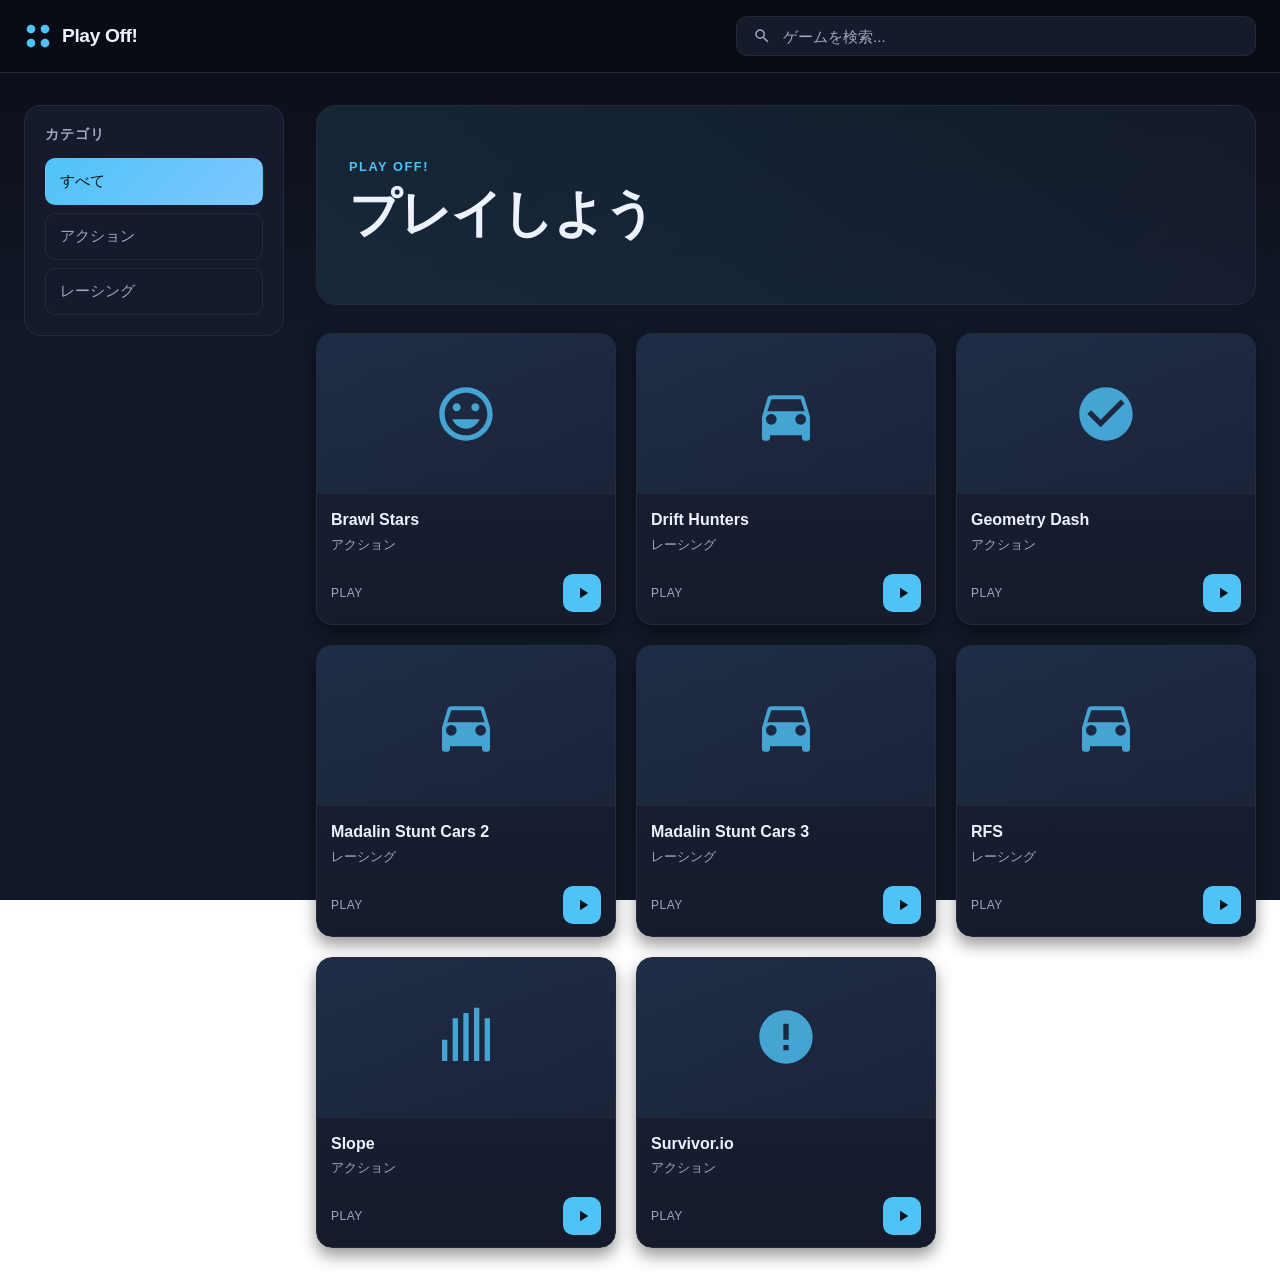
==== commit 11a64749: "Update index.html" ====
--- a/index.html
+++ b/index.html
@@ -1,135 +1,68 @@
 <!DOCTYPE html>
 <html lang="ja">
 <head>
-    <meta charset="UTF-8">
-    <meta name="viewport" content="width=device-width, initial-scale=1.0">
-    <title>Play Off! - ゲームポータル</title>
-    <meta name="description" content="ブラウザで遊べるゲームのポータルサイト。">
-    <link rel="stylesheet" href="styles.css">
+  <meta charset="UTF-8">
+  <meta name="viewport" content="width=device-width, initial-scale=1.0">
+  <title>Play Off!</title>
+  <meta name="description" content="ブラウザで遊べるゲームポータル">
+  <link rel="stylesheet" href="styles.css">
 </head>
 <body>
-    <nav class="topbar">
-        <div class="topbar-container">
-            <a href="/" class="brand">
-                <svg class="brand-icon" viewBox="0 0 32 32" aria-hidden="true">
-                    <circle cx="8" cy="8" r="5" fill="currentColor"></circle>
-                    <circle cx="24" cy="8" r="5" fill="currentColor"></circle>
-                    <circle cx="8" cy="24" r="5" fill="currentColor"></circle>
-                    <circle cx="24" cy="24" r="5" fill="currentColor"></circle>
-                </svg>
-                <span>Play Off!</span>
-            </a>
+  <nav class="topbar">
+    <div class="topbar-container">
+      <a href="/" class="brand">
+        <svg class="brand-icon" viewBox="0 0 32 32" aria-hidden="true">
+          <circle cx="8" cy="8" r="5" fill="currentColor"></circle>
+          <circle cx="24" cy="8" r="5" fill="currentColor"></circle>
+          <circle cx="8" cy="24" r="5" fill="currentColor"></circle>
+          <circle cx="24" cy="24" r="5" fill="currentColor"></circle>
+        </svg>
+        <span>Play Off!</span>
+      </a>
 
-            <div class="search-wrap">
-                <svg class="search-icon" viewBox="0 0 24 24" aria-hidden="true">
-                    <path d="M15.5 14h-.79l-.28-.27A6.471 6.471 0 0 0 16 9.5 6.5 6.5 0 1 0 9.5 16c1.61 0 3.09-.59 4.23-1.57l.27.28v.79l5 4.99L20.49 19l-4.99-5zm-6 0C7.01 14 5 11.99 5 9.5S7.01 5 9.5 5 14 7.01 14 9.5 11.99 14 9.5 14z" fill="currentColor"></path>
-                </svg>
-                <input type="text" id="searchInput" placeholder="ゲームを検索..." aria-label="ゲーム検索">
-            </div>
+      <div class="search-wrap">
+        <svg class="search-icon" viewBox="0 0 24 24" aria-hidden="true">
+          <path d="M15.5 14h-.79l-.28-.27A6.471 6.471 0 0 0 16 9.5 6.5 6.5 0 1 0 9.5 16c1.61 0 3.09-.59 4.23-1.57l.27.28v.79l5 4.99L20.49 19l-4.99-5zm-6 0C7.01 14 5 11.99 5 9.5S7.01 5 9.5 5 14 7.01 14 9.5 11.99 14 9.5 14z" fill="currentColor"></path>
+        </svg>
+        <input type="text" id="searchInput" placeholder="ゲームを検索..." aria-label="ゲーム検索">
+      </div>
+    </div>
+  </nav>
+
+  <div class="page-shell">
+    <aside class="sidebar">
+      <div class="sidebar-section">
+        <h2 class="sidebar-title">カテゴリ</h2>
+        <div class="category-buttons">
+          <button class="category-btn active" data-genre="all" type="button">すべて</button>
+          <button class="category-btn" data-genre="action" type="button">アクション</button>
+          <button class="category-btn" data-genre="racing" type="button">レーシング</button>
         </div>
-    </nav>
+      </div>
+    </aside>
 
-    <div class="page-shell">
-        <aside class="sidebar">
-            <div class="sidebar-section">
-                <h2 class="sidebar-title">カテゴリ</h2>
-                <div class="category-buttons">
-                    <button class="category-btn active" data-genre="all" type="button">すべて</button>
-                    <button class="category-btn" data-genre="action" type="button">アクション</button>
-                    <button class="category-btn" data-genre="racing" type="button">レーシング</button>
-                </div>
-            </div>
-        </aside>
+    <main class="content">
+      <div class="hero">
+        <div class="hero-content">
+          <p class="hero-eyebrow">Play Off!</p>
+          <h1 class="hero-title">プレイしよう</h1>
+          <p class="hero-desc"></p>
+        </div>
+      </div>
 
-        <main class="content">
-            <div class="hero">
-                <div class="hero-content">
-                    <p class="hero-eyebrow">ブラウザゲーム</p>
-                    <h1 class="hero-title">プレイ開始</h1>
-                    <p class="hero-desc">厳選されたHTMLゲームを楽しもう</p>
-                </div>
-            </div>
+      <div class="games-grid" id="gamesGrid"></div>
 
-            <div class="games-grid" id="gamesGrid"></div>
+      <div class="no-results" id="noResults" style="display:none;">
+        <svg viewBox="0 0 64 64" width="56" height="56" aria-hidden="true">
+          <circle cx="32" cy="32" r="24" fill="none" stroke="currentColor" stroke-width="2"></circle>
+          <path d="M21 32h22M32 21v22" stroke="currentColor" stroke-width="2" stroke-linecap="round"></path>
+        </svg>
+        <h2>検索結果が見つかりません</h2>
+        <p>別のキーワードで試してみてください</p>
+      </div>
+    </main>
+  </div>
 
-            <div class="no-results" id="noResults" style="display:none;">
-                <svg viewBox="0 0 64 64" width="56" height="56" aria-hidden="true">
-                    <circle cx="32" cy="32" r="24" fill="none" stroke="currentColor" stroke-width="2"></circle>
-                    <path d="M21 32h22M32 21v22" stroke="currentColor" stroke-width="2" stroke-linecap="round"></path>
-                </svg>
-                <h2>検索結果が見つかりません</h2>
-                <p>別のキーワードで試してみてください</p>
-            </div>
-        </main>
-    </div>
-
-    <script src="script.js"></script>
-</body>
-</html><!DOCTYPE html>
-<html lang="ja">
-<head>
-    <meta charset="UTF-8">
-    <meta name="viewport" content="width=device-width, initial-scale=1.0">
-    <title>Play Off! - ゲームポータル</title>
-    <meta name="description" content="ブラウザで遊べるゲームのポータルサイト。">
-    <link rel="stylesheet" href="styles.css">
-</head>
-<body>
-    <nav class="topbar">
-        <div class="topbar-container">
-            <a href="/" class="brand">
-                <svg class="brand-icon" viewBox="0 0 32 32" aria-hidden="true">
-                    <circle cx="8" cy="8" r="5" fill="currentColor"></circle>
-                    <circle cx="24" cy="8" r="5" fill="currentColor"></circle>
-                    <circle cx="8" cy="24" r="5" fill="currentColor"></circle>
-                    <circle cx="24" cy="24" r="5" fill="currentColor"></circle>
-                </svg>
-                <span>Play Off!</span>
-            </a>
-
-            <div class="search-wrap">
-                <svg class="search-icon" viewBox="0 0 24 24" aria-hidden="true">
-                    <path d="M15.5 14h-.79l-.28-.27A6.471 6.471 0 0 0 16 9.5 6.5 6.5 0 1 0 9.5 16c1.61 0 3.09-.59 4.23-1.57l.27.28v.79l5 4.99L20.49 19l-4.99-5zm-6 0C7.01 14 5 11.99 5 9.5S7.01 5 9.5 5 14 7.01 14 9.5 11.99 14 9.5 14z" fill="currentColor"></path>
-                </svg>
-                <input type="text" id="searchInput" placeholder="ゲームを検索..." aria-label="ゲーム検索">
-            </div>
-        </div>
-    </nav>
-
-    <div class="page-shell">
-        <aside class="sidebar">
-            <div class="sidebar-section">
-                <h2 class="sidebar-title">カテゴリ</h2>
-                <div class="category-buttons">
-                    <button class="category-btn active" data-genre="all" type="button">すべて</button>
-                    <button class="category-btn" data-genre="action" type="button">アクション</button>
-                    <button class="category-btn" data-genre="racing" type="button">レーシング</button>
-                </div>
-            </div>
-        </aside>
-
-        <main class="content">
-            <div class="hero">
-                <div class="hero-content">
-                    <p class="hero-eyebrow">ブラウザゲーム</p>
-                    <h1 class="hero-title">プレイ開始</h1>
-                    <p class="hero-desc">厳選されたHTMLゲームを楽しもう</p>
-                </div>
-            </div>
-
-            <div class="games-grid" id="gamesGrid"></div>
-
-            <div class="no-results" id="noResults" style="display:none;">
-                <svg viewBox="0 0 64 64" width="56" height="56" aria-hidden="true">
-                    <circle cx="32" cy="32" r="24" fill="none" stroke="currentColor" stroke-width="2"></circle>
-                    <path d="M21 32h22M32 21v22" stroke="currentColor" stroke-width="2" stroke-linecap="round"></path>
-                </svg>
-                <h2>検索結果が見つかりません</h2>
-                <p>別のキーワードで試してみてください</p>
-            </div>
-        </main>
-    </div>
-
-    <script src="script.js"></script>
+  <script src="script.js"></script>
 </body>
 </html>
--- a/styles.css
+++ b/styles.css
@@ -1,190 +1,319 @@
+:root {
+  --bg-primary: #0b0d16;
+  --bg-secondary: #111827;
+  --bg-panel: #151b2c;
+  --bg-panel-hover: #1a2137;
+  --border: #232b3d;
+  --text-primary: #edf2ff;
+  --text-secondary: #a0aac2;
+  --accent: #4fc3f7;
+  --accent-light: #7fc7ff;
+  --accent-dark: #0099cc;
+  --shadow-lg: rgba(0, 0, 0, 0.4);
+}
+
 * {
   box-sizing: border-box;
   margin: 0;
   padding: 0;
 }
 
-:root {
-  --bg-primary: #0b0d16;
-  --bg-secondary: #111827;
-  --bg-card: #151b2c;
-  --border: #232b3d;
-  --text: #edf2ff;
-  --muted: #9ca7bb;
-  --accent: #4fc3f7;
-  --accent-2: #7c9cff;
-  --shadow: rgba(0, 0, 0, 0.4);
-}
-
-html, body {
+html {
+  height: 100%;
+}
+
+body {
   width: 100%;
-  min-height: 100%;
-  background: linear-gradient(180deg, var(--bg-primary), var(--bg-secondary));
-  color: var(--text);
-  font-family: -apple-system, BlinkMacSystemFont, "Segoe UI", sans-serif;
-}
-
-body {
   min-height: 100vh;
-}
-
-.container {
-  max-width: 1280px;
+  background: linear-gradient(180deg, var(--bg-primary) 0%, var(--bg-secondary) 40%);
+  background-attachment: fixed;
+  color: var(--text-primary);
+  font-family: -apple-system, BlinkMacSystemFont, 'Segoe UI', Roboto, sans-serif;
+  overflow-x: hidden;
+  position: relative;
+}
+
+body::before {
+  content: '';
+  position: fixed;
+  top: 0;
+  left: 0;
+  right: 0;
+  bottom: 0;
+  background: linear-gradient(180deg, var(--bg-primary) 0%, var(--bg-secondary) 40%);
+  z-index: -1;
+  pointer-events: none;
+}
+
+.topbar {
+  position: sticky;
+  top: 0;
+  z-index: 100;
+  display: flex;
+  align-items: center;
+  padding: 16px 24px;
+  border-bottom: 1px solid var(--border);
+  background: rgba(11, 13, 22, 0.95);
+  backdrop-filter: blur(10px);
+}
+
+.topbar-container {
+  display: flex;
+  align-items: center;
+  justify-content: space-between;
+  width: 100%;
+  max-width: 1600px;
   margin: 0 auto;
-  padding: 24px 18px 40px;
-}
-
-.header {
-  text-align: center;
-  margin-bottom: 28px;
-  padding-bottom: 22px;
-  border-bottom: 1px solid var(--border);
-}
-
-.header-content {
-  display: flex;
-  align-items: center;
-  justify-content: center;
+  gap: 24px;
+}
+
+.brand {
+  display: flex;
+  align-items: center;
+  gap: 10px;
+  text-decoration: none;
+  color: var(--text-primary);
+  font-weight: 700;
+  font-size: 1.2rem;
+  letter-spacing: -0.02em;
+  transition: opacity 0.2s ease;
+  flex-shrink: 0;
+}
+
+.brand:hover {
+  opacity: 0.8;
+}
+
+.brand-icon {
+  width: 28px;
+  height: 28px;
+  color: var(--accent);
+  flex-shrink: 0;
+}
+
+.search-wrap {
+  display: flex;
+  align-items: center;
   gap: 12px;
-  flex-wrap: wrap;
-}
-
-.logo {
-  display: flex;
-  align-items: center;
-  gap: 10px;
-  font-size: clamp(2rem, 3vw, 3rem);
-  letter-spacing: -0.06em;
-  font-weight: 800;
-  color: var(--text);
-}
-
-.logo-icon {
-  width: 32px;
-  height: 32px;
-  color: var(--accent);
-}
-
-.tagline {
-  color: var(--muted);
+  flex: 1;
+  max-width: 520px;
+  padding: 10px 16px;
+  background: var(--bg-panel);
+  border: 1px solid var(--border);
+  border-radius: 12px;
+  transition: border-color 0.2s ease;
+}
+
+.search-wrap:focus-within {
+  border-color: var(--accent);
+  box-shadow: 0 0 0 3px rgba(79, 195, 247, 0.1);
+}
+
+.search-icon {
+  width: 18px;
+  height: 18px;
+  color: var(--text-secondary);
+  flex-shrink: 0;
+}
+
+#searchInput {
+  flex: 1;
+  background: transparent;
+  border: none;
+  color: var(--text-primary);
+  outline: none;
   font-size: 0.95rem;
 }
 
-.controls {
-  margin-bottom: 28px;
-}
-
-.search-box {
+#searchInput::placeholder {
+  color: var(--text-secondary);
+}
+
+.page-shell {
+  display: grid;
+  grid-template-columns: 260px 1fr;
+  gap: 32px;
+  padding: 32px 24px;
+  max-width: 1600px;
+  margin: 0 auto;
+  width: 100%;
   position: relative;
-  margin-bottom: 16px;
-}
-
-.search-icon {
-  position: absolute;
-  left: 16px;
-  top: 50%;
-  transform: translateY(-50%);
-  width: 20px;
-  height: 20px;
-  color: var(--muted);
-}
-
-#searchInput {
+  z-index: 1;
+}
+
+.sidebar {
+  display: flex;
+  flex-direction: column;
+  gap: 24px;
+  height: fit-content;
+  position: sticky;
+  top: 90px;
+}
+
+.sidebar-section {
+  background: var(--bg-panel);
+  border: 1px solid var(--border);
+  border-radius: 16px;
+  padding: 20px;
+}
+
+.sidebar-title {
+  font-size: 0.85rem;
+  font-weight: 700;
+  text-transform: uppercase;
+  letter-spacing: 0.08em;
+  color: var(--text-secondary);
+  margin-bottom: 14px;
+}
+
+.category-buttons {
+  display: flex;
+  flex-direction: column;
+  gap: 8px;
+}
+
+.category-btn {
+  display: block;
   width: 100%;
-  appearance: none;
+  padding: 12px 14px;
+  background: transparent;
   border: 1px solid var(--border);
-  background: var(--bg-card);
-  color: var(--text);
-  border-radius: 12px;
-  padding: 15px 16px 15px 46px;
-  font-size: 1rem;
-  outline: none;
-  transition: border-color 0.2s ease, box-shadow 0.2s ease;
-}
-
-#searchInput:focus {
-  border-color: var(--accent);
-  box-shadow: 0 0 0 3px rgba(79, 195, 247, 0.15);
-}
-
-.filter-tags {
-  display: flex;
-  flex-wrap: wrap;
-  gap: 10px;
-}
-
-.tag {
-  border: 1px solid var(--border);
-  background: transparent;
-  color: var(--muted);
-  border-radius: 999px;
-  padding: 9px 16px;
-  font-size: 0.9rem;
+  border-radius: 10px;
+  color: var(--text-secondary);
+  font-size: 0.95rem;
+  font-weight: 500;
   cursor: pointer;
   transition: all 0.2s ease;
-}
-
-.tag.active,
-.tag:hover {
-  background: var(--accent);
-  color: #06131d;
+  text-align: left;
+}
+
+.category-btn:hover {
   border-color: var(--accent);
+  color: var(--accent);
+}
+
+.category-btn.active {
+  background: linear-gradient(135deg, var(--accent), var(--accent-light));
+  border-color: transparent;
+  color: #07131d;
+}
+
+.content {
+  display: flex;
+  flex-direction: column;
+  gap: 28px;
+  position: relative;
+  z-index: 0;
+}
+
+.hero {
+  background: linear-gradient(135deg, rgba(79, 195, 247, 0.12), rgba(124, 156, 255, 0.06));
+  border: 1px solid var(--border);
+  border-radius: 20px;
+  padding: 48px 32px;
+  min-height: 200px;
+  display: flex;
+  align-items: center;
+}
+
+.hero-content {
+  max-width: 600px;
+}
+
+.hero-eyebrow {
+  font-size: 0.8rem;
+  font-weight: 700;
+  text-transform: uppercase;
+  letter-spacing: 0.12em;
+  color: var(--accent);
+  margin-bottom: 12px;
+}
+
+.hero-title {
+  font-size: clamp(2rem, 4vw, 3.5rem);
+  font-weight: 800;
+  line-height: 1.1;
+  letter-spacing: -0.02em;
+  margin-bottom: 8px;
+}
+
+.hero-desc {
+  font-size: 1.05rem;
+  color: var(--text-secondary);
 }
 
 .games-grid {
   display: grid;
-  grid-template-columns: repeat(auto-fit, minmax(210px, 1fr));
-  gap: 18px;
+  grid-template-columns: repeat(auto-fill, minmax(240px, 1fr));
+  gap: 20px;
+  width: 100%;
+  align-content: start;
 }
 
 .game-card {
-  display: block;
-  background: linear-gradient(180deg, #171f31, #101827);
+  display: flex;
+  flex-direction: column;
+  height: 100%;
+  background: linear-gradient(180deg, var(--bg-panel-hover), var(--bg-panel));
   border: 1px solid var(--border);
   border-radius: 16px;
   overflow: hidden;
   text-decoration: none;
   color: inherit;
-  transition: transform 0.2s ease, border-color 0.2s ease, box-shadow 0.2s ease;
-  box-shadow: 0 8px 20px var(--shadow);
+  transition: all 0.3s cubic-bezier(0.34, 1.56, 0.64, 1);
+  box-shadow: 0 8px 16px var(--shadow-lg);
 }
 
 .game-card:hover {
-  transform: translateY(-4px);
+  transform: translateY(-6px);
   border-color: var(--accent);
-  box-shadow: 0 12px 24px rgba(79, 195, 247, 0.12);
+  box-shadow: 0 16px 32px rgba(79, 195, 247, 0.15);
 }
 
 .game-thumbnail {
-  height: 150px;
+  width: 100%;
+  height: 160px;
+  background: linear-gradient(135deg, rgba(79, 195, 247, 0.08), rgba(124, 156, 255, 0.04));
+  border-bottom: 1px solid var(--border);
   display: flex;
   align-items: center;
   justify-content: center;
-  border-bottom: 1px solid var(--border);
-  background: linear-gradient(135deg, rgba(79,195,247,0.08), rgba(124,156,255,0.04));
+  position: relative;
+  overflow: hidden;
+  flex-shrink: 0;
 }
 
 .game-thumbnail svg {
-  width: 58px;
-  height: 58px;
+  width: 64px;
+  height: 64px;
   color: var(--accent);
-  opacity: 0.9;
+  opacity: 0.8;
+  transition: all 0.3s ease;
+}
+
+.game-card:hover .game-thumbnail svg {
+  transform: scale(1.1);
+  opacity: 1;
 }
 
 .game-info {
-  padding: 15px 14px 12px;
+  padding: 16px 14px 12px;
+  flex: 1;
+  display: flex;
+  flex-direction: column;
 }
 
 .game-title {
-  font-size: 1.05rem;
+  font-size: 1rem;
   font-weight: 700;
   margin-bottom: 6px;
+  line-height: 1.3;
 }
 
 .game-genre {
   display: inline-block;
-  color: var(--muted);
-  font-size: 0.82rem;
+  font-size: 0.8rem;
+  color: var(--text-secondary);
   margin-bottom: 12px;
 }
 
@@ -192,31 +321,41 @@
   display: flex;
   align-items: center;
   justify-content: space-between;
+  margin-top: auto;
+  padding-top: 8px;
 }
 
 .game-meta {
-  color: var(--muted);
-  font-size: 0.8rem;
+  font-size: 0.75rem;
+  text-transform: uppercase;
   letter-spacing: 0.04em;
-  text-transform: uppercase;
+  color: var(--text-secondary);
 }
 
 .play-button {
-  width: 36px;
-  height: 36px;
+  display: inline-flex;
+  align-items: center;
+  justify-content: center;
+  width: 38px;
+  height: 38px;
   border: none;
   border-radius: 10px;
   background: var(--accent);
-  color: #04131d;
-  display: inline-flex;
-  align-items: center;
-  justify-content: center;
+  color: #07131d;
   cursor: pointer;
+  transition: all 0.2s ease;
+  flex-shrink: 0;
+}
+
+.play-button:hover {
+  background: var(--accent-light);
+  transform: scale(1.05);
 }
 
 .play-button svg {
   width: 18px;
   height: 18px;
+  margin-left: 2px;
 }
 
 .no-results {
@@ -224,22 +363,308 @@
   flex-direction: column;
   align-items: center;
   justify-content: center;
-  gap: 12px;
-  padding: 40px 0;
-  color: var(--muted);
-}
-
-.footer {
-  padding-top: 28px;
-  border-top: 1px solid var(--border);
+  gap: 16px;
+  padding: 80px 20px;
+  color: var(--text-secondary);
   text-align: center;
-  color: var(--muted);
-  font-size: 0.85rem;
-  margin-top: 32px;
+  grid-column: 1 / -1;
+}
+
+.no-results svg {
+  color: var(--text-secondary);
+  opacity: 0.5;
+}
+
+.no-results h2 {
+  font-size: 1.3rem;
+  color: var(--text-primary);
+}
+
+.no-results p {
+  font-size: 0.95rem;
+}
+
+@media (max-width: 1200px) {
+  .page-shell {
+    grid-template-columns: 220px 1fr;
+    gap: 24px;
+    padding: 24px 16px;
+  }
+
+  .sidebar {
+    top: 80px;
+  }
+}
+
+@media (max-width: 900px) {
+  .page-shell {
+    grid-template-columns: 1fr;
+    gap: 20px;
+    padding: 20px 14px;
+  }
+
+  .sidebar {
+    display: grid;
+    grid-template-columns: repeat(auto-fit, minmax(160px, 1fr));
+    gap: 12px;
+    position: static;
+    top: auto;
+    height: auto;
+    order: -1;
+  }
+
+  .sidebar-section {
+    padding: 14px;
+  }
+
+  .sidebar-title {
+    margin-bottom: 10px;
+    font-size: 0.8rem;
+  }
+
+  .category-buttons {
+    gap: 6px;
+  }
+
+  .category-btn {
+    padding: 10px 12px;
+    font-size: 0.9rem;
+  }
+
+  .hero {
+    padding: 32px 20px;
+    min-height: 160px;
+  }
+
+  .hero-title {
+    font-size: 2.5rem;
+  }
+
+  .games-grid {
+    grid-template-columns: repeat(auto-fill, minmax(180px, 1fr));
+    gap: 16px;
+  }
 }
 
 @media (max-width: 640px) {
+  .topbar {
+    padding: 12px 16px;
+  }
+
+  .topbar-container {
+    flex-direction: column;
+    gap: 12px;
+  }
+
+  .brand {
+    font-size: 1.1rem;
+  }
+
+  .brand-icon {
+    width: 24px;
+    height: 24px;
+  }
+
+  .search-wrap {
+    max-width: 100%;
+  }
+
+  .page-shell {
+    grid-template-columns: 1fr;
+    gap: 16px;
+    padding: 16px 12px;
+  }
+
+  .sidebar {
+    grid-template-columns: 1fr;
+    gap: 12px;
+  }
+
+  .sidebar-section {
+    padding: 12px;
+  }
+
+  .hero {
+    padding: 24px 16px;
+    min-height: auto;
+  }
+
+  .hero-title {
+    font-size: 2rem;
+  }
+
+  .hero-desc {
+    font-size: 0.95rem;
+  }
+
   .games-grid {
-    grid-template-columns: repeat(auto-fit, minmax(160px, 1fr));
-  }
-}
+    grid-template-columns: repeat(auto-fill, minmax(140px, 1fr));
+    gap: 12px;
+  }
+
+  .game-thumbnail {
+    height: 140px;
+  }
+
+  .game-thumbnail svg {
+    width: 48px;
+    height: 48px;
+  }
+
+  .game-title {
+    font-size: 0.9rem;
+  }
+
+  .game-info {
+    padding: 12px 10px 10px;
+  }
+
+  .no-results {
+    padding: 60px 16px;
+  }
+
+  .no-results h2 {
+    font-size: 1.1rem;
+  }
+
+  .no-results p {
+    font-size: 0.9rem;
+  }
+}
+
+@media (max-width: 480px) {
+  .topbar {
+    padding: 10px 12px;
+  }
+
+  .topbar-container {
+    gap: 10px;
+  }
+
+  .brand {
+    font-size: 1rem;
+  }
+
+  .brand-icon {
+    width: 22px;
+    height: 22px;
+  }
+
+  .search-wrap {
+    padding: 8px 12px;
+    gap: 8px;
+  }
+
+  .search-icon {
+    width: 16px;
+    height: 16px;
+  }
+
+  #searchInput {
+    font-size: 0.9rem;
+  }
+
+  .page-shell {
+    gap: 14px;
+    padding: 12px 10px;
+  }
+
+  .sidebar {
+    grid-template-columns: repeat(2, 1fr);
+    gap: 10px;
+  }
+
+  .sidebar-section {
+    padding: 10px;
+  }
+
+  .sidebar-title {
+    font-size: 0.75rem;
+    margin-bottom: 8px;
+  }
+
+  .category-btn {
+    padding: 8px 10px;
+    font-size: 0.85rem;
+  }
+
+  .hero {
+    padding: 20px 12px;
+    margin-bottom: 8px;
+  }
+
+  .hero-eyebrow {
+    font-size: 0.75rem;
+    margin-bottom: 8px;
+  }
+
+  .hero-title {
+    font-size: 1.5rem;
+    margin-bottom: 4px;
+  }
+
+  .hero-desc {
+    font-size: 0.9rem;
+  }
+
+  .games-grid {
+    grid-template-columns: repeat(2, 1fr);
+    gap: 10px;
+  }
+
+  .game-thumbnail {
+    height: 120px;
+  }
+
+  .game-thumbnail svg {
+    width: 40px;
+    height: 40px;
+  }
+
+  .game-title {
+    font-size: 0.85rem;
+  }
+
+  .game-genre {
+    font-size: 0.75rem;
+  }
+
+  .game-info {
+    padding: 10px 8px 8px;
+  }
+
+  .game-footer {
+    gap: 6px;
+  }
+
+  .play-button {
+    width: 32px;
+    height: 32px;
+  }
+
+  .play-button svg {
+    width: 16px;
+    height: 16px;
+  }
+
+  .game-meta {
+    font-size: 0.7rem;
+  }
+
+  .no-results {
+    padding: 40px 12px;
+  }
+
+  .no-results svg {
+    width: 40px;
+    height: 40px;
+  }
+
+  .no-results h2 {
+    font-size: 1rem;
+  }
+
+  .no-results p {
+    font-size: 0.85rem;
+  }
+}
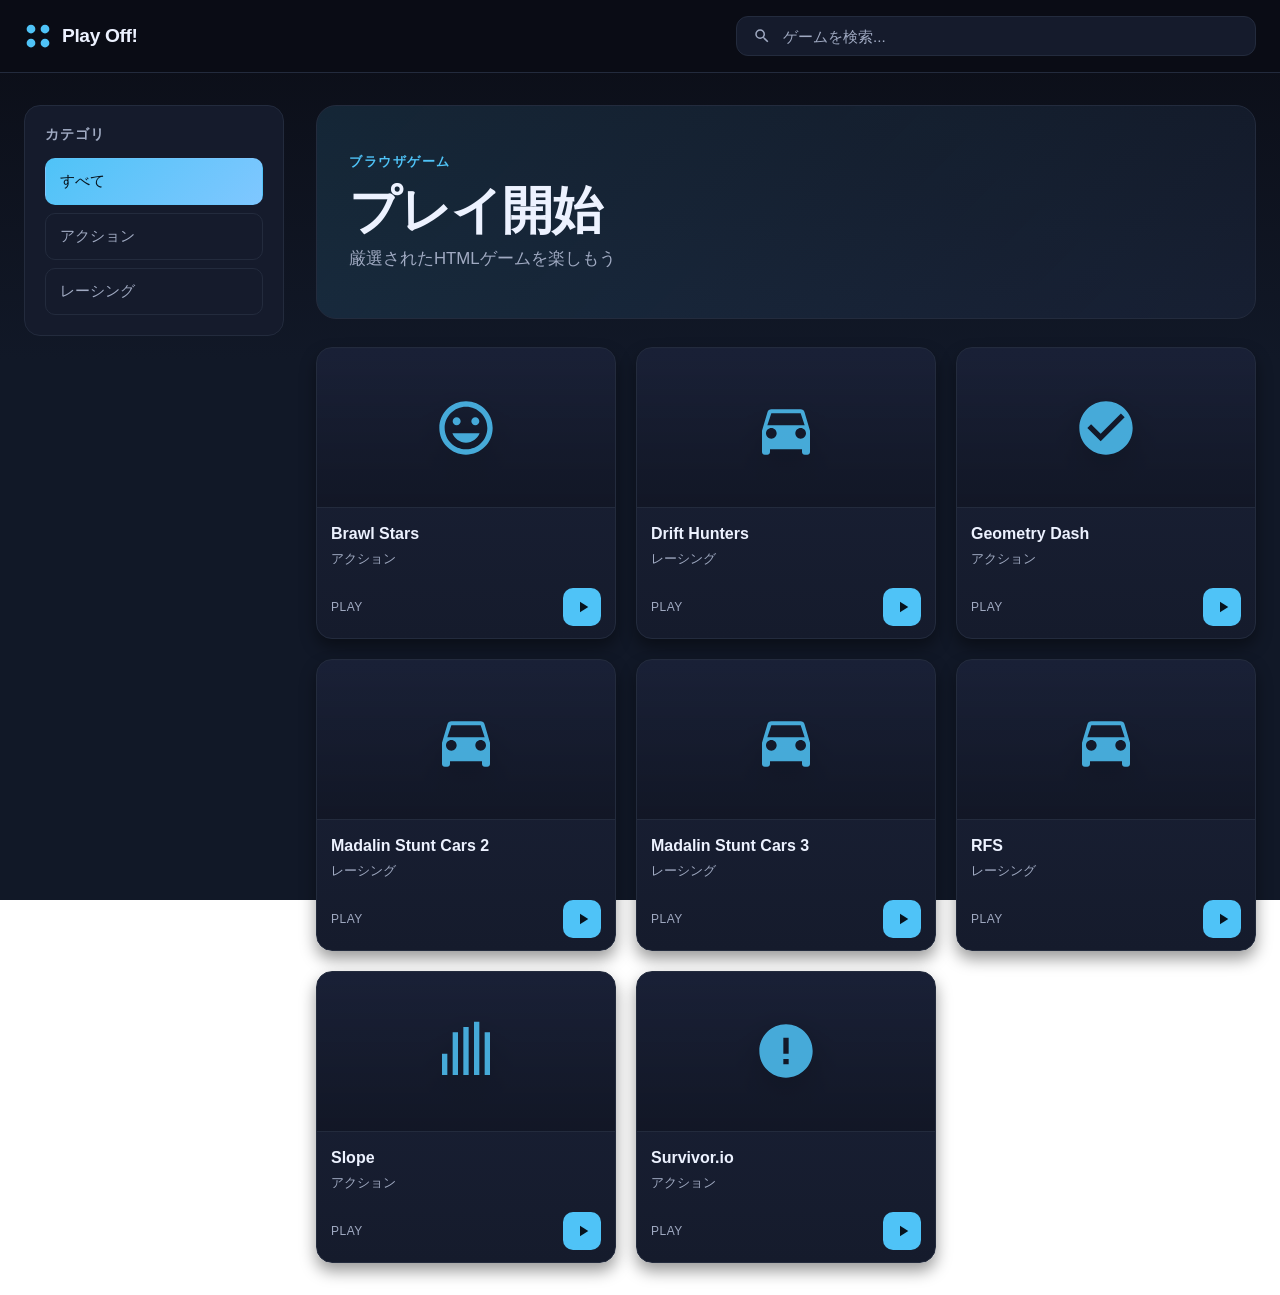
==== commit b641721d: "Update index.html" ====
--- a/index.html
+++ b/index.html
@@ -44,9 +44,9 @@
     <main class="content">
       <div class="hero">
         <div class="hero-content">
-          <p class="hero-eyebrow">Play Off!</p>
-          <h1 class="hero-title">プレイしよう</h1>
-          <p class="hero-desc"></p>
+          <p class="hero-eyebrow">ブラウザゲーム</p>
+          <h1 class="hero-title">プレイ開始</h1>
+          <p class="hero-desc">厳選されたHTMLゲームを楽しもう</p>
         </div>
       </div>
 
--- a/styles.css
+++ b/styles.css
@@ -30,19 +30,6 @@
   color: var(--text-primary);
   font-family: -apple-system, BlinkMacSystemFont, 'Segoe UI', Roboto, sans-serif;
   overflow-x: hidden;
-  position: relative;
-}
-
-body::before {
-  content: '';
-  position: fixed;
-  top: 0;
-  left: 0;
-  right: 0;
-  bottom: 0;
-  background: linear-gradient(180deg, var(--bg-primary) 0%, var(--bg-secondary) 40%);
-  z-index: -1;
-  pointer-events: none;
 }
 
 .topbar {
@@ -137,8 +124,7 @@
   max-width: 1600px;
   margin: 0 auto;
   width: 100%;
-  position: relative;
-  z-index: 1;
+  min-height: 100vh;
 }
 
 .sidebar {
@@ -202,8 +188,6 @@
   display: flex;
   flex-direction: column;
   gap: 28px;
-  position: relative;
-  z-index: 0;
 }
 
 .hero {
@@ -273,7 +257,9 @@
 .game-thumbnail {
   width: 100%;
   height: 160px;
-  background: linear-gradient(135deg, rgba(79, 195, 247, 0.08), rgba(124, 156, 255, 0.04));
+  background-size: cover;
+  background-position: center;
+  background-repeat: no-repeat;
   border-bottom: 1px solid var(--border);
   display: flex;
   align-items: center;
@@ -283,12 +269,22 @@
   flex-shrink: 0;
 }
 
+.game-thumbnail::before {
+  content: "";
+  position: absolute;
+  inset: 0;
+  background: linear-gradient(180deg, rgba(0,0,0,0) 0%, rgba(0,0,0,0.22) 100%);
+}
+
 .game-thumbnail svg {
   width: 64px;
   height: 64px;
   color: var(--accent);
-  opacity: 0.8;
+  opacity: 0.85;
   transition: all 0.3s ease;
+  position: relative;
+  z-index: 1;
+  filter: drop-shadow(0 8px 16px rgba(0,0,0,0.25));
 }
 
 .game-card:hover .game-thumbnail svg {
